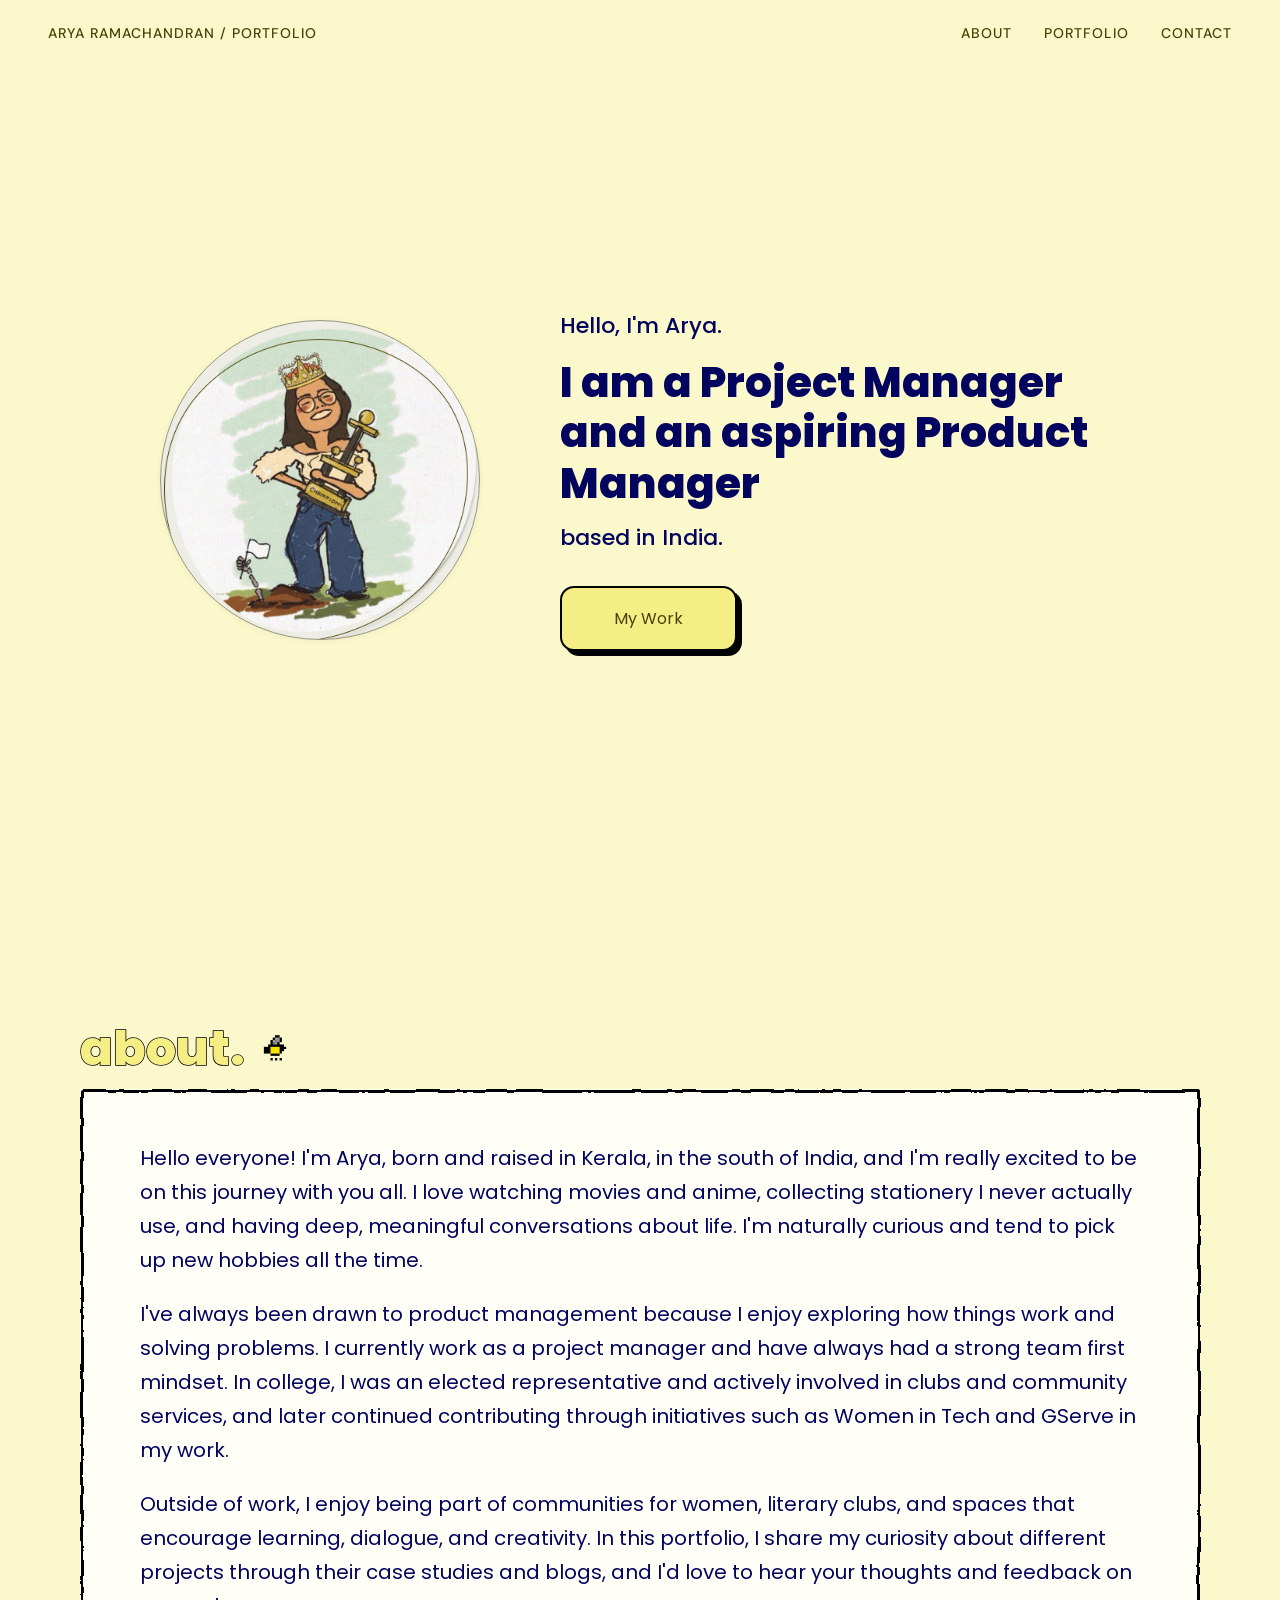
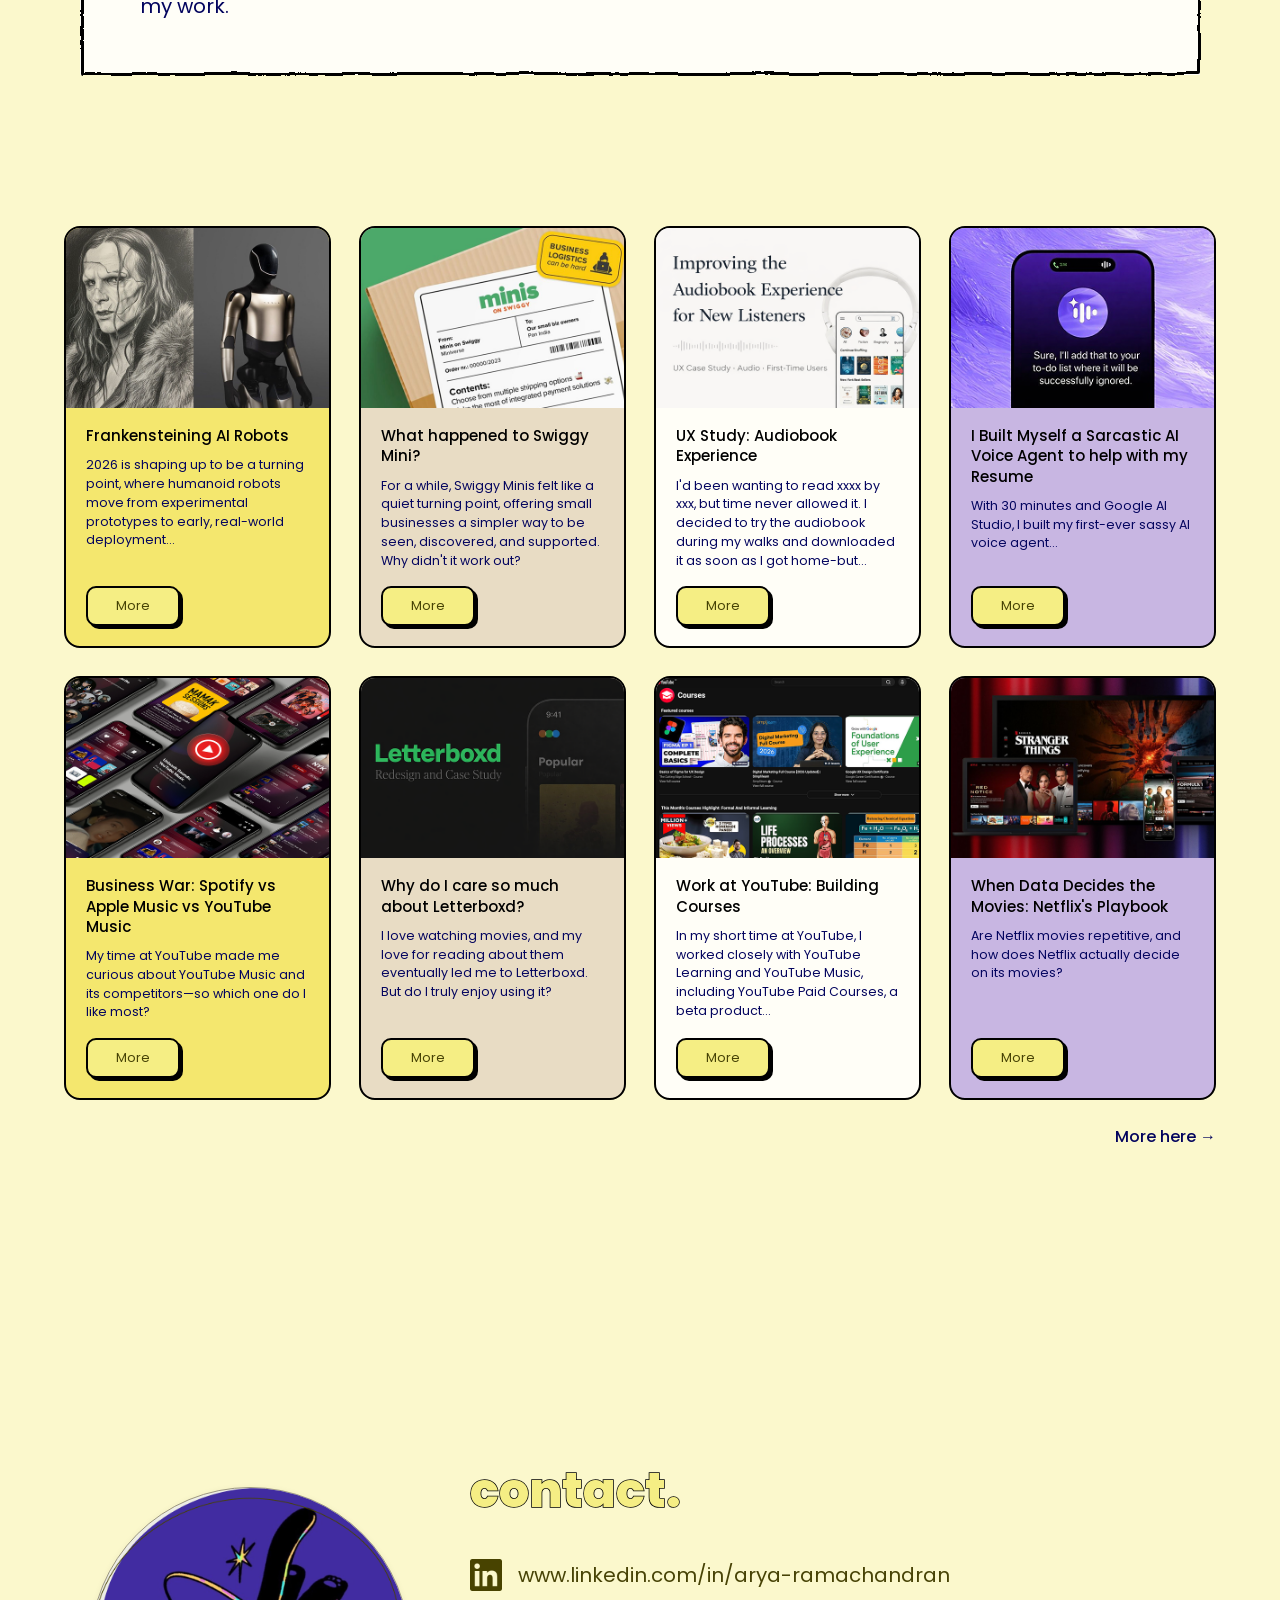
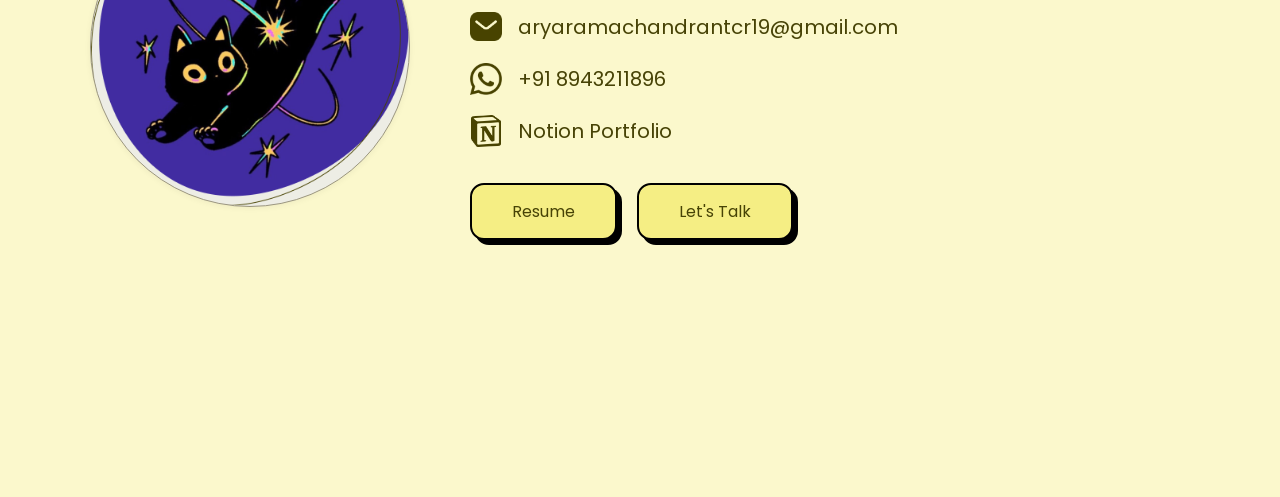
==== index.html @ 47764453 "Initial commit - my portfolio website" ====
<!DOCTYPE html>
<html lang="en">
<head>
  <meta charset="UTF-8">
  <meta name="viewport" content="width=device-width, initial-scale=1.0">
  <title>Arya Ramachandran | Portfolio</title>

  <!-- Google Fonts -->
  <link rel="preconnect" href="https://fonts.googleapis.com">
  <link rel="preconnect" href="https://fonts.gstatic.com" crossorigin>
  <link href="https://fonts.googleapis.com/css2?family=DM+Sans:wght@500&family=Poppins:wght@400;500;800&display=swap" rel="stylesheet">

  <!-- Single consolidated stylesheet -->
  <link rel="stylesheet" href="main.css">
</head>
<body>

  <!-- SVG filter for the hand-drawn sketchy border (About section) -->
  <svg style="position: absolute; width: 0; height: 0;">
    <filter id="sketchy">
      <feTurbulence type="turbulence" baseFrequency="0.03" numOctaves="4" seed="2" result="noise"/>
      <feDisplacementMap in="SourceGraphic" in2="noise" scale="2.5" xChannelSelector="R" yChannelSelector="G"/>
    </filter>
  </svg>

  <!-- ========== STICKY NAVIGATION ========== -->
  <header class="navbar" id="navbar">
    <a href="#home" class="navbar-logo">ARYA RAMACHANDRAN / PORTFOLIO</a>
    <nav class="navbar-links">
      <a href="#about" data-section="about">ABOUT</a>
      <a href="#portfolio" data-section="portfolio">PORTFOLIO</a>
      <a href="#contact" data-section="contact">CONTACT</a>
    </nav>
    <button class="menu-toggle" aria-label="Toggle menu">&#9776;</button>
  </header>

  <!-- ========== SECTION 1: HOME / HERO ========== -->
  <section id="home" class="hero">
    <div class="hero-image">
      <div class="flip-card" id="profileFlip">
        <div class="flip-card-inner">
          <div class="flip-card-front">
            <img src="profile.png" alt="Arya Ramachandran">
          </div>
          <div class="flip-card-back">
            <img src="profile-flip.jpg" alt="Arya Ramachandran">
          </div>
        </div>
      </div>
    </div>
    <div class="hero-content">
      <p class="greeting">Hello, I'm Arya.</p>
      <h1 class="headline">I am a Project Manager and an aspiring Product Manager</h1>
      <p class="location">based in India.</p>
      <a href="https://www.notion.so/a9f54eae060c829ba48881ae2e2dfad9" class="btn-work" target="_blank">My Work</a>
    </div>
  </section>

  <!-- ========== SECTION 2: ABOUT ========== -->
  <section id="about" class="about-section">
    <div class="about-wrapper">
      <div class="about-heading">
        <h1>about.</h1>
        <img src="bee.png" alt="" class="bee">
      </div>
      <div class="about-box">
        <div class="about-text">
          <p>
            Hello everyone! I'm Arya, born and raised in Kerala, in the south of India, and I'm really excited to be on this journey with you all. I love watching movies and anime, collecting stationery I never actually use, and having deep, meaningful conversations about life. I'm naturally curious and tend to pick up new hobbies all the time.
          </p>
          <p>
            I've always been drawn to product management because I enjoy exploring how things work and solving problems. I currently work as a project manager and have always had a strong team first mindset. In college, I was an elected representative and actively involved in clubs and community services, and later continued contributing through initiatives such as Women in Tech and GServe in my work.
          </p>
          <p>
            Outside of work, I enjoy being part of communities for women, literary clubs, and spaces that encourage learning, dialogue, and creativity. In this portfolio, I share my curiosity about different projects through their case studies and blogs, and I'd love to hear your thoughts and feedback on my work.
          </p>
        </div>
      </div>
    </div>
  </section>

  <!-- ========== SECTION 3: PORTFOLIO ========== -->
  <section id="portfolio" class="portfolio-section">
    <div class="card-grid">

      <!-- Card 1 — Franken -->
      <div class="card card-yellow">
        <div class="card-img-wrapper">
          <img src="franken_img.png" alt="Frankensteining AI Robots">
        </div>
        <div class="card-body">
          <h3 class="card-title">Frankensteining AI Robots</h3>
          <p class="card-desc">2026 is shaping up to be a turning point, where humanoid robots move from experimental prototypes to early, real-world deployment...</p>
          <a href="https://www.notion.so/Blog-Frankensteining-AI-Robots-d6054eae060c82e69ec401ac3afe2792?source=copy_link" class="card-btn" target="_blank">More</a>
        </div>
      </div>

      <!-- Card 2 — Swiggy Mini -->
      <div class="card card-beige">
        <div class="card-img-wrapper">
          <img src="swiggy_mini_img.png" alt="What happened to Swiggy Mini?">
        </div>
        <div class="card-body">
          <h3 class="card-title">What happened to Swiggy Mini?</h3>
          <p class="card-desc">For a while, Swiggy Minis felt like a quiet turning point, offering small businesses a simpler way to be seen, discovered, and supported. Why didn't it work out?</p>
          <a href="https://www.notion.so/Case-Study-What-happened-to-Swiggy-Mini-4bb54eae060c8315897c812bb1806c34?source=copy_link" class="card-btn" target="_blank">More</a>
        </div>
      </div>

      <!-- Card 3 — Audiobook -->
      <div class="card card-cream">
        <div class="card-img-wrapper">
          <img src="audiobook_img.png" alt="UX Study: Audiobook Experience">
        </div>
        <div class="card-body">
          <h3 class="card-title">UX Study: Audiobook Experience</h3>
          <p class="card-desc">I'd been wanting to read xxxx by xxx, but time never allowed it. I decided to try the audiobook during my walks and downloaded it as soon as I got home-but...</p>
          <a href="https://www.notion.so/Case-Study-Reimagining-the-Audiobook-Experience-for-Readers-82154eae060c82eb87a4010918930e13?source=copy_link" class="card-btn" target="_blank">More</a>
        </div>
      </div>

      <!-- Card 4 — Voice Agent -->
      <div class="card card-purple">
        <div class="card-img-wrapper">
          <img src="voice_agent_img.png" alt="Sarcastic AI Voice Agent">
        </div>
        <div class="card-body">
          <h3 class="card-title">I Built Myself a Sarcastic AI Voice Agent to help with my Resume</h3>
          <p class="card-desc">With 30 minutes and Google AI Studio, I built my first-ever sassy AI voice agent...</p>
          <a href="https://www.notion.so/I-Built-Myself-a-Sarcastic-AI-Voice-Agent-to-help-with-my-Resume-f6a54eae060c828dac2e8179606b0e5f?source=copy_link" class="card-btn" target="_blank">More</a>
        </div>
      </div>

      <!-- Card 5 — YT Music -->
      <div class="card card-yellow">
        <div class="card-img-wrapper">
          <img src="yt_music_img.png" alt="Business War: Spotify vs Apple Music vs YouTube Music">
        </div>
        <div class="card-body">
          <h3 class="card-title">Business War: Spotify vs Apple Music vs YouTube Music</h3>
          <p class="card-desc">My time at YouTube made me curious about YouTube Music and its competitors—so which one do I like most?</p>
          <a href="https://www.notion.so/Business-War-Spotify-vs-Apple-Music-vs-YouTube-Music-2ff54eae060c8075bfe7ecdff0aada57?v=2fa54eae060c80ea8cc1000ccbb97f24&source=copy_link" class="card-btn" target="_blank">More</a>
        </div>
      </div>

      <!-- Card 6 — Letterboxd -->
      <div class="card card-beige">
        <div class="card-img-wrapper">
          <img src="letterboxd_img.png" alt="Why do I care so much about Letterboxd?">
        </div>
        <div class="card-body">
          <h3 class="card-title">Why do I care so much about Letterboxd?</h3>
          <p class="card-desc">I love watching movies, and my love for reading about them eventually led me to Letterboxd. But do I truly enjoy using it?</p>
          <a href="https://www.notion.so/Why-do-I-care-so-much-about-Letterboxd-2ff54eae060c80ca889dd87f348dd807?source=copy_link" class="card-btn" target="_blank">More</a>
        </div>
      </div>

      <!-- Card 7 — Courses -->
      <div class="card card-cream">
        <div class="card-img-wrapper">
          <img src="courses_img.png" alt="Work at YouTube: Building Courses">
        </div>
        <div class="card-body">
          <h3 class="card-title">Work at YouTube: Building Courses</h3>
          <p class="card-desc">In my short time at YouTube, I worked closely with YouTube Learning and YouTube Music, including YouTube Paid Courses, a beta product...</p>
          <a href="https://www.notion.so/Work-at-YouTube-Building-Courses-30554eae060c801fbd99c6cf55d261f7?source=copy_link" class="card-btn" target="_blank">More</a>
        </div>
      </div>

      <!-- Card 8 — Netflix -->
      <div class="card card-purple">
        <div class="card-img-wrapper">
          <img src="netflix_img.png" alt="Netflix's Playbook">
        </div>
        <div class="card-body">
          <h3 class="card-title">When Data Decides the Movies: Netflix's Playbook</h3>
          <p class="card-desc">Are Netflix movies repetitive, and how does Netflix actually decide on its movies?</p>
          <a href="https://www.notion.so/When-Data-Decides-the-Movies-Netflix-s-Playbook-30554eae060c8052ad83ef679d3c8e41?source=copy_link" class="card-btn" target="_blank">More</a>
        </div>
      </div>

    </div>

    <div class="more-link-wrapper">
      <a href="https://www.notion.so/5c254eae060c8245a21881dd1114bde7?v=89854eae060c8304842c08780d23e8b1" class="more-link" target="_blank">More here →</a>
    </div>
  </section>

  <!-- ========== SECTION 4: CONTACT ========== -->
  <section id="contact" class="contact-section">
    <div class="contact-wrapper">
      <div class="contact-left">
        <div class="flip-card flip-card-cat" id="catFlip">
          <div class="flip-card-inner">
            <div class="flip-card-front">
              <img src="meow_img.png" alt="Cat illustration">
            </div>
            <div class="flip-card-back">
              <img src="meow_img.png" alt="Cat illustration mirrored" class="mirrored">
            </div>
          </div>
        </div>
      </div>
      <div class="contact-right">
        <h1 class="contact-heading">contact.</h1>
        <div class="contact-details">
          <div class="contact-item">
            <img src="icon_linkedin.png" alt="LinkedIn" class="contact-icon">
            <a href="https://www.linkedin.com/in/arya-ramachandran" target="_blank" class="contact-link">www.linkedin.com/in/arya-ramachandran</a>
          </div>
          <div class="contact-item">
            <img src="icon_mail.png" alt="Email" class="contact-icon">
            <a href="mailto:aryaramachandrantcr19@gmail.com" class="contact-link">aryaramachandrantcr19@gmail.com</a>
          </div>
          <div class="contact-item">
            <img src="icon_whatsapp.png" alt="WhatsApp" class="contact-icon">
            <span class="contact-text">+91 8943211896</span>
          </div>
          <div class="contact-item">
            <img src="icon_notion.png" alt="Notion" class="contact-icon">
            <a href="https://www.notion.so/a9f54eae060c829ba48881ae2e2dfad9" class="contact-link" target="_blank">Notion Portfolio</a>
          </div>
        </div>
        <div class="contact-buttons">
          <a href="https://drive.google.com/file/d/1S6yFSJggREvhGsG8jS_U9x3zW7EdAU8M/view?usp=sharing" class="contact-btn" target="_blank">Resume</a>
          <a href="mailto:aryaramachandrantcr19@gmail.com" class="contact-btn">Let's Talk</a>
        </div>
      </div>
    </div>
  </section>

  <script>
    // Mobile menu toggle
    const toggle = document.querySelector('.menu-toggle');
    const navLinks = document.querySelector('.navbar-links');
    toggle.addEventListener('click', () => {
      navLinks.classList.toggle('open');
    });

    // Close mobile menu when a link is clicked
    document.querySelectorAll('.navbar-links a').forEach(link => {
      link.addEventListener('click', () => {
        navLinks.classList.remove('open');
      });
    });

    // Active nav link highlight on scroll
    const sections = document.querySelectorAll('section[id]');
    const navAnchors = document.querySelectorAll('.navbar-links a[data-section]');

    function highlightNav() {
      const scrollY = window.scrollY + 100;
      sections.forEach(section => {
        const top = section.offsetTop - 80;
        const bottom = top + section.offsetHeight;
        const id = section.getAttribute('id');
        const link = document.querySelector(`.navbar-links a[data-section="${id}"]`);
        if (link) {
          if (scrollY >= top && scrollY < bottom) {
            link.classList.add('active');
          } else {
            link.classList.remove('active');
          }
        }
      });
    }

    window.addEventListener('scroll', highlightNav);
    highlightNav();

    // Mobile tap support for flip cards
    document.querySelectorAll('.flip-card').forEach(card => {
      card.addEventListener('click', () => {
        card.classList.toggle('flipped');
      });
    });
  </script>

</body>
</html>
---- main.css ----
/* ===========================
   RESET & BASE STYLES
   =========================== */
* {
  margin: 0;
  padding: 0;
  box-sizing: border-box;
}

html {
  scroll-behavior: smooth;
  scroll-padding-top: 72px;
}

body {
  background-color: #FBF8CC;
  min-height: 100vh;
}

/* ===========================
   STICKY NAVIGATION BAR
   =========================== */
.navbar {
  display: flex;
  justify-content: space-between;
  align-items: center;
  padding: 24px 48px;
  position: sticky;
  top: 0;
  z-index: 100;
  background-color: #FBF8CC;
}

.navbar-logo {
  font-family: 'DM Sans', sans-serif;
  font-weight: 500;
  font-size: 14px;
  color: #474306;
  letter-spacing: 1px;
  text-decoration: none;
}

.navbar-links {
  display: flex;
  gap: 32px;
}

.navbar-links a {
  font-family: 'DM Sans', sans-serif;
  font-weight: 500;
  font-size: 14px;
  color: #474306;
  text-decoration: none;
  letter-spacing: 1px;
  transition: opacity 0.2s;
}

.navbar-links a:hover {
  opacity: 0.6;
}

/* Active nav link highlight */
.navbar-links a.active {
  opacity: 1;
  border-bottom: 2px solid #474306;
  padding-bottom: 2px;
}

/* Mobile menu button — hidden on desktop */
.menu-toggle {
  display: none;
  background: none;
  border: none;
  font-size: 24px;
  color: #474306;
  cursor: pointer;
}

/* ===========================
   SECTION 1: HERO
   =========================== */
.hero {
  display: flex;
  align-items: center;
  justify-content: center;
  gap: 80px;
  padding: 80px 48px;
  min-height: calc(100vh - 72px);
}

/* ---------- Left side: Profile image ---------- */
.hero-image {
  flex-shrink: 0;
  position: relative;
  perspective: 1000px;
}

/* ===========================
   3D FLIP CARD — SHARED STYLES
   =========================== */
.flip-card {
  width: 320px;
  height: 320px;
  perspective: 1000px;
  cursor: pointer;
  transition: transform 0.3s ease;
}

.flip-card-inner {
  position: relative;
  width: 100%;
  height: 100%;
  transition: transform 0.7s ease;
  transform-style: preserve-3d;
}

.flip-card:hover .flip-card-inner,
.flip-card.flipped .flip-card-inner {
  transform: rotateY(180deg);
}

/* Slight scale-up on hover */
.flip-card:hover,
.flip-card.flipped {
  transform: scale(1.02);
}

/* Consistent styling for ALL four faces */
.flip-card-front,
.flip-card-back {
  position: absolute;
  width: 100%;
  height: 100%;
  backface-visibility: hidden;
  -webkit-backface-visibility: hidden;
  border-radius: 50%;
  overflow: hidden;
  border: 1.5px solid #9B9680;
  background-color: #EDEDE5;
  box-shadow: 0 1px 6px rgba(0, 0, 0, 0.06);
}

.flip-card-back {
  transform: rotateY(180deg);
}

.flip-card-front img,
.flip-card-back img {
  width: 100%;
  height: 100%;
  object-fit: cover;
  display: block;
}

/* Mirrored cat image on back side */
.flip-card-back img.mirrored {
  transform: scaleX(-1);
}

/* ---------- Cat flip card sizing ---------- */
.flip-card-cat {
  width: 320px;
  height: 320px;
}

/* ---------- Right side: Text content ---------- */
.hero-content {
  max-width: 560px;
}

.greeting {
  font-family: 'Poppins', sans-serif;
  font-weight: 500;
  font-size: 22px;
  color: #03045E;
  margin-bottom: 16px;
}

.headline {
  font-family: 'Poppins', sans-serif;
  font-weight: 800;
  font-size: 42px;
  line-height: 1.2;
  color: #03045E;
  margin-bottom: 12px;
}

.location {
  font-family: 'Poppins', sans-serif;
  font-weight: 500;
  font-size: 22px;
  color: #03045E;
  margin-bottom: 32px;
}

.btn-work {
  display: inline-block;
  font-family: 'Poppins', sans-serif;
  font-weight: 400;
  font-size: 16px;
  color: #474306;
  background-color: #F5EE84;
  padding: 18px 52px;
  border: 2.5px solid #000000;
  border-radius: 14px;
  text-align: center;
  text-decoration: none;
  box-shadow: 5px 5px 0px #000000;
  transition: box-shadow 0.2s, transform 0.2s;
}

.btn-work:hover {
  transform: translate(2px, 2px);
  box-shadow: 3px 3px 0px #000000;
}

/* ===========================
   SECTION 2: PORTFOLIO
   =========================== */
.portfolio-section {
  width: 100%;
  padding: 32px 64px 48px;
  background-color: #FBF8CC;
}

/* ---------- Card Grid — 4 columns ---------- */
.card-grid {
  display: grid;
  grid-template-columns: repeat(4, 1fr);
  gap: 28px;
  max-width: 1320px;
  margin: 0 auto;
}

/* ---------- Individual Card ---------- */
.card {
  display: flex;
  flex-direction: column;
  border: 2.5px solid #000000;
  border-radius: 16px;
  overflow: hidden;
  transition: transform 0.2s, box-shadow 0.2s;
}

.card:hover {
  transform: translateY(-4px);
  box-shadow: 6px 6px 0px #000000;
}

/* Card color variants */
.card-yellow { background-color: #F4E76E; }
.card-beige  { background-color: #E8DCC4; }
.card-cream  { background-color: #FFFEF7; }
.card-purple { background-color: #C8B6E2; }

/* ---------- Card Image ---------- */
.card-img-wrapper {
  width: 100%;
  overflow: hidden;
}

.card-img-wrapper img {
  width: 100%;
  height: 180px;
  object-fit: cover;
  display: block;
}

/* ---------- Card Body ---------- */
.card-body {
  display: flex;
  flex-direction: column;
  flex: 1;
  padding: 18px 20px 20px;
}

.card-title {
  font-family: 'Poppins', sans-serif;
  font-weight: 500;
  font-size: 15px;
  color: #000000;
  line-height: 1.35;
  margin-bottom: 10px;
}

.card-desc {
  font-family: 'Poppins', sans-serif;
  font-weight: 400;
  font-size: 12.5px;
  line-height: 1.5;
  color: #03045E;
  margin-bottom: 16px;
  flex: 1;
}

/* ---------- "More" Button — layered style ---------- */
.card-btn {
  display: inline-block;
  align-self: flex-start;
  font-family: 'Poppins', sans-serif;
  font-weight: 400;
  font-size: 13px;
  color: #474306;
  background-color: #F5EE84;
  padding: 8px 28px;
  border: 2px solid #000000;
  border-radius: 10px;
  text-decoration: none;
  box-shadow: 3px 3px 0px #000000;
  transition: transform 0.2s, box-shadow 0.2s;
}

.card-btn:hover {
  transform: translate(1.5px, 1.5px);
  box-shadow: 1.5px 1.5px 0px #000000;
}

/* ---------- "More here →" link ---------- */
.more-link-wrapper {
  max-width: 1320px;
  margin: 24px auto 0;
  text-align: right;
}

.more-link {
  font-family: 'Poppins', sans-serif;
  font-weight: 500;
  font-size: 16px;
  color: #03045E;
  text-decoration: none;
  transition: opacity 0.2s;
}

.more-link:hover {
  opacity: 0.6;
}

/* ===========================
   SECTION 3: ABOUT
   =========================== */
.about-section {
  display: flex;
  justify-content: center;
  align-items: center;
  min-height: 100vh;
  width: 100%;
  padding: 60px 80px;
  background-color: #FBF8CC;
}

.about-wrapper {
  width: 100%;
  max-width: 1200px;
}

/* ---------- Heading + bee ---------- */
.about-heading {
  display: flex;
  align-items: center;
  gap: 12px;
  margin-bottom: 4px;
}

.bee {
  width: 36px;
  height: auto;
}

.about-heading h1 {
  font-family: 'Poppins', sans-serif;
  font-weight: 800;
  font-size: 48px;
  color: #F5EE84;
  -webkit-text-stroke: 1.5px #000000;
  paint-order: stroke fill;
}

/* ---------- Content box ---------- */
.about-box {
  position: relative;
  width: 100%;
  background-color: #FFFEF7;
  padding: 52px 60px;
}

/* Sketchy hand-drawn border — pseudo-element only */
.about-box::before {
  content: '';
  position: absolute;
  top: 0;
  left: 0;
  right: 0;
  bottom: 0;
  border: 3.5px solid #000000;
  border-radius: 2px;
  filter: url(#sketchy);
  pointer-events: none;
  z-index: 0;
}

/* Text sits above the border layer */
.about-text {
  position: relative;
  z-index: 1;
}

/* ---------- Text content ---------- */
.about-text p {
  font-family: 'Poppins', sans-serif;
  font-weight: 400;
  font-size: 20px;
  line-height: 1.7;
  color: #03045E;
  margin-bottom: 20px;
}

.about-text p:last-child {
  margin-bottom: 0;
}

/* ===========================
   SECTION 4: CONTACT
   =========================== */
.contact-section {
  display: flex;
  justify-content: center;
  align-items: center;
  min-height: 100vh;
  width: 100%;
  padding: 60px 80px;
  background-color: #FBF8CC;
}

.contact-wrapper {
  display: flex;
  align-items: center;
  gap: 60px;
  max-width: 1100px;
  width: 100%;
}

/* ---------- Left: Cat illustration ---------- */
.contact-left {
  flex-shrink: 0;
  perspective: 1000px;
}

/* ---------- Right: Contact content ---------- */
.contact-right {
  flex: 1;
}

/* ---------- Heading ---------- */
.contact-heading {
  font-family: 'Poppins', sans-serif;
  font-weight: 800;
  font-size: 48px;
  color: #F5EE84;
  -webkit-text-stroke: 1.5px #000000;
  paint-order: stroke fill;
  margin-bottom: 32px;
}

/* ---------- Contact details ---------- */
.contact-details {
  display: flex;
  flex-direction: column;
  gap: 20px;
  margin-bottom: 36px;
}

.contact-item {
  display: flex;
  align-items: center;
  gap: 16px;
}

.contact-icon {
  width: 32px;
  height: 32px;
  object-fit: contain;
  flex-shrink: 0;
}

.contact-link {
  font-family: 'Poppins', sans-serif;
  font-weight: 400;
  font-size: 20px;
  color: #474306;
  text-decoration: none;
  transition: opacity 0.2s;
}

.contact-link:hover {
  opacity: 0.6;
}

.contact-text {
  font-family: 'Poppins', sans-serif;
  font-weight: 400;
  font-size: 20px;
  color: #474306;
}

/* ---------- Buttons — layered style ---------- */
.contact-buttons {
  display: flex;
  gap: 20px;
}

.contact-btn {
  display: inline-block;
  font-family: 'Poppins', sans-serif;
  font-weight: 400;
  font-size: 16px;
  color: #474306;
  background-color: #F5EE84;
  padding: 14px 40px;
  border: 2.5px solid #000000;
  border-radius: 14px;
  text-decoration: none;
  text-align: center;
  box-shadow: 5px 5px 0px #000000;
  transition: box-shadow 0.2s, transform 0.2s;
}

.contact-btn:hover {
  transform: translate(2px, 2px);
  box-shadow: 3px 3px 0px #000000;
}

/* ===========================
   RESPONSIVE — Portfolio 3 columns (below 1100px)
   =========================== */
@media (max-width: 1100px) {
  .card-grid {
    grid-template-columns: repeat(3, 1fr);
    gap: 24px;
  }

  .portfolio-section {
    padding: 28px 40px 40px;
  }
}

/* ===========================
   RESPONSIVE — TABLETS (below 900px)
   =========================== */
@media (max-width: 900px) {
  .hero {
    flex-direction: column;
    text-align: center;
    gap: 48px;
    padding: 48px 32px;
  }

  .headline {
    font-size: 32px;
  }

  .flip-card {
    width: 260px;
    height: 260px;
  }

  .contact-wrapper {
    flex-direction: column;
    text-align: center;
    gap: 36px;
  }

  .contact-section {
    padding: 40px 40px;
  }

  .flip-card-cat {
    width: 240px;
    height: 240px;
  }

  .contact-heading {
    font-size: 40px;
  }

  .contact-item {
    justify-content: center;
  }

  .contact-buttons {
    justify-content: center;
  }
}

/* ===========================
   RESPONSIVE — Portfolio 2 columns (below 768px)
   =========================== */
@media (max-width: 768px) {
  .card-grid {
    grid-template-columns: repeat(2, 1fr);
    gap: 20px;
  }

  .portfolio-section {
    padding: 24px 24px 36px;
  }

  .card-img-wrapper img {
    height: 150px;
  }

  .about-section {
    padding: 40px 28px;
  }

  .about-box {
    padding: 36px 32px;
  }

  .about-heading h1 {
    font-size: 36px;
  }

  .about-text p {
    font-size: 17px;
  }
}

/* ===========================
   RESPONSIVE — MOBILE (below 600px)
   =========================== */
@media (max-width: 600px) {
  .navbar {
    padding: 16px 24px;
  }

  /* Hide the nav links by default on mobile */
  .navbar-links {
    display: none;
    flex-direction: column;
    position: absolute;
    top: 56px;
    right: 24px;
    background-color: #FBF8CC;
    padding: 16px 24px;
    border-radius: 8px;
    box-shadow: 0 4px 12px rgba(0, 0, 0, 0.1);
    gap: 16px;
  }

  /* Show links when menu is toggled open */
  .navbar-links.open {
    display: flex;
  }

  /* Show the hamburger menu button */
  .menu-toggle {
    display: block;
  }

  .hero {
    padding: 32px 24px;
  }

  .headline {
    font-size: 26px;
  }

  .flip-card {
    width: 200px;
    height: 200px;
  }

  .about-section {
    padding: 40px 16px;
  }

  .about-box {
    padding: 28px 20px;
  }

  .about-heading h1 {
    font-size: 28px;
  }

  .about-text p {
    font-size: 15px;
    line-height: 1.6;
  }

  .contact-section {
    padding: 32px 20px;
  }

  .flip-card-cat {
    width: 180px;
    height: 180px;
  }

  .contact-heading {
    font-size: 32px;
  }

  .contact-link,
  .contact-text {
    font-size: 16px;
  }

  .contact-icon {
    width: 26px;
    height: 26px;
  }

  .contact-btn {
    padding: 12px 28px;
    font-size: 14px;
  }
}

/* ===========================
   RESPONSIVE — Portfolio 1 column (below 480px)
   =========================== */
@media (max-width: 480px) {
  .card-grid {
    grid-template-columns: 1fr;
    gap: 20px;
  }

  .portfolio-section {
    padding: 20px 16px 32px;
  }

  .card-img-wrapper img {
    height: 200px;
  }
}
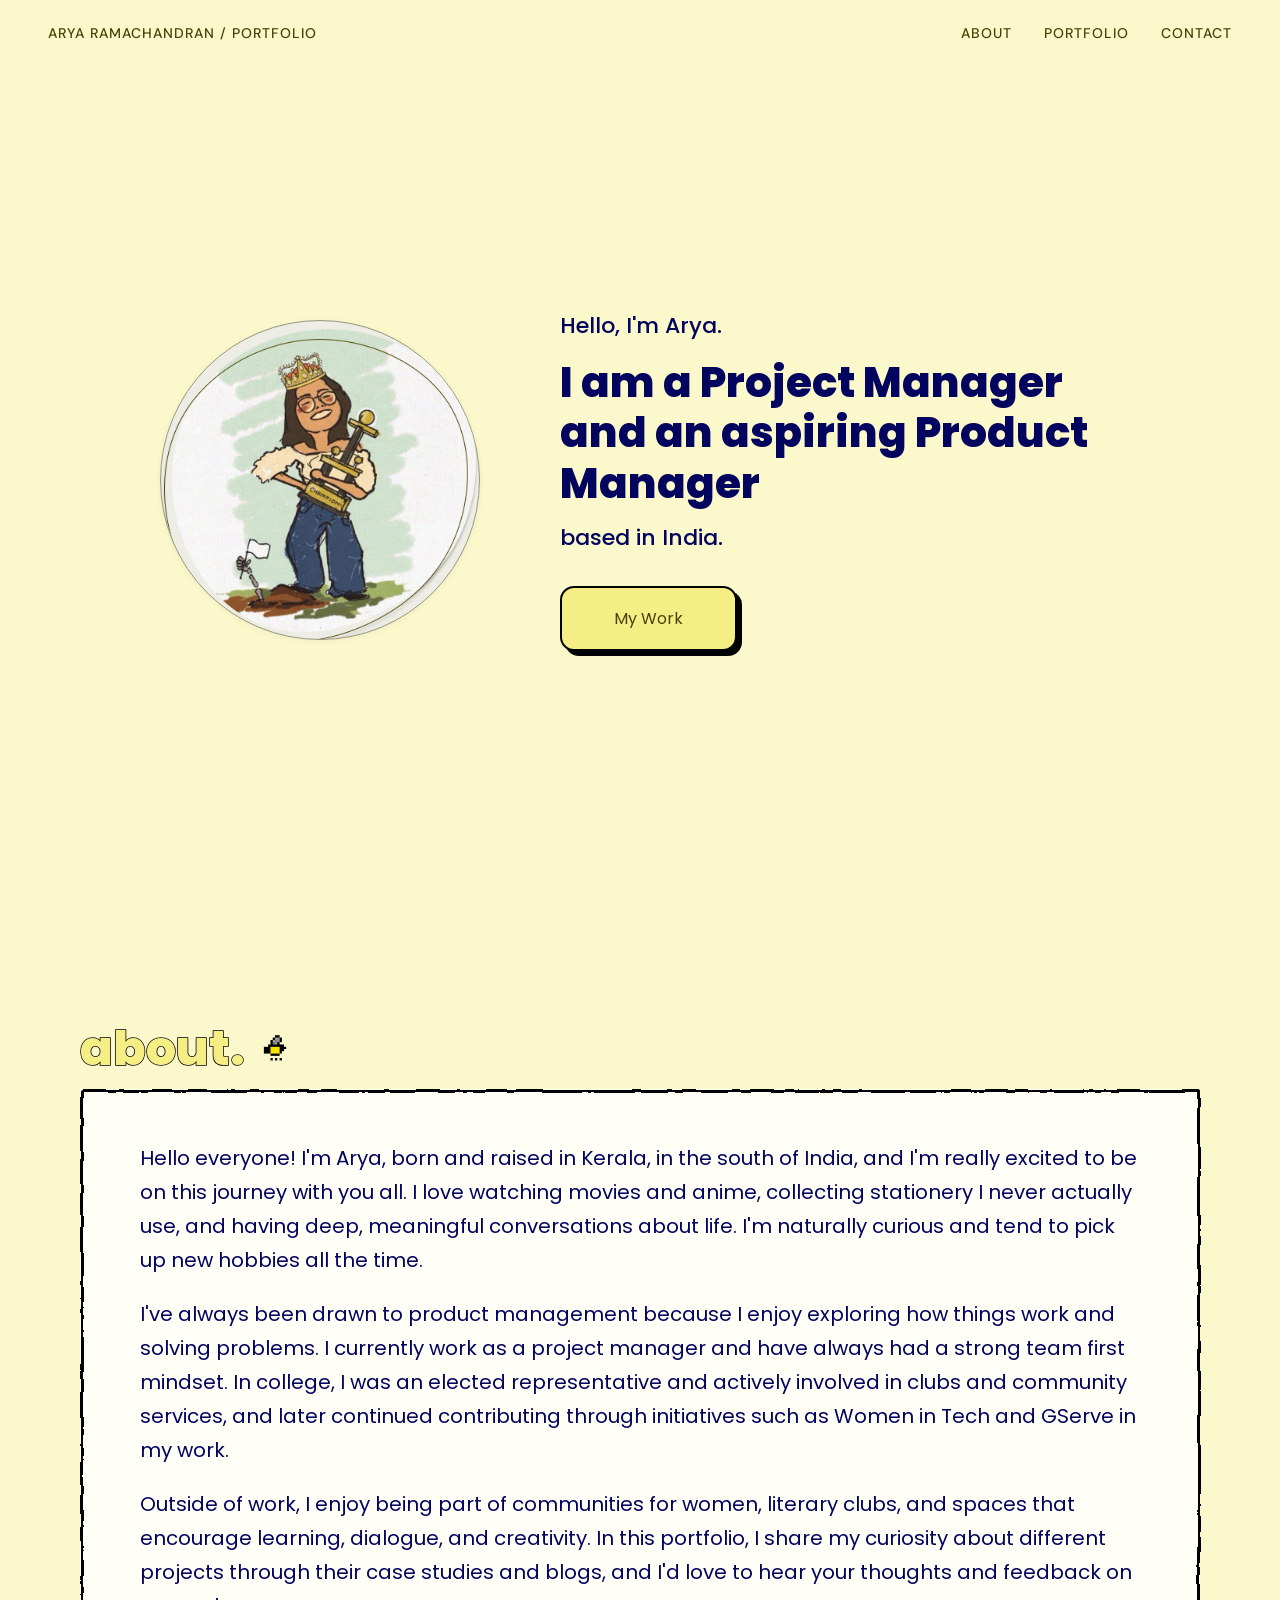
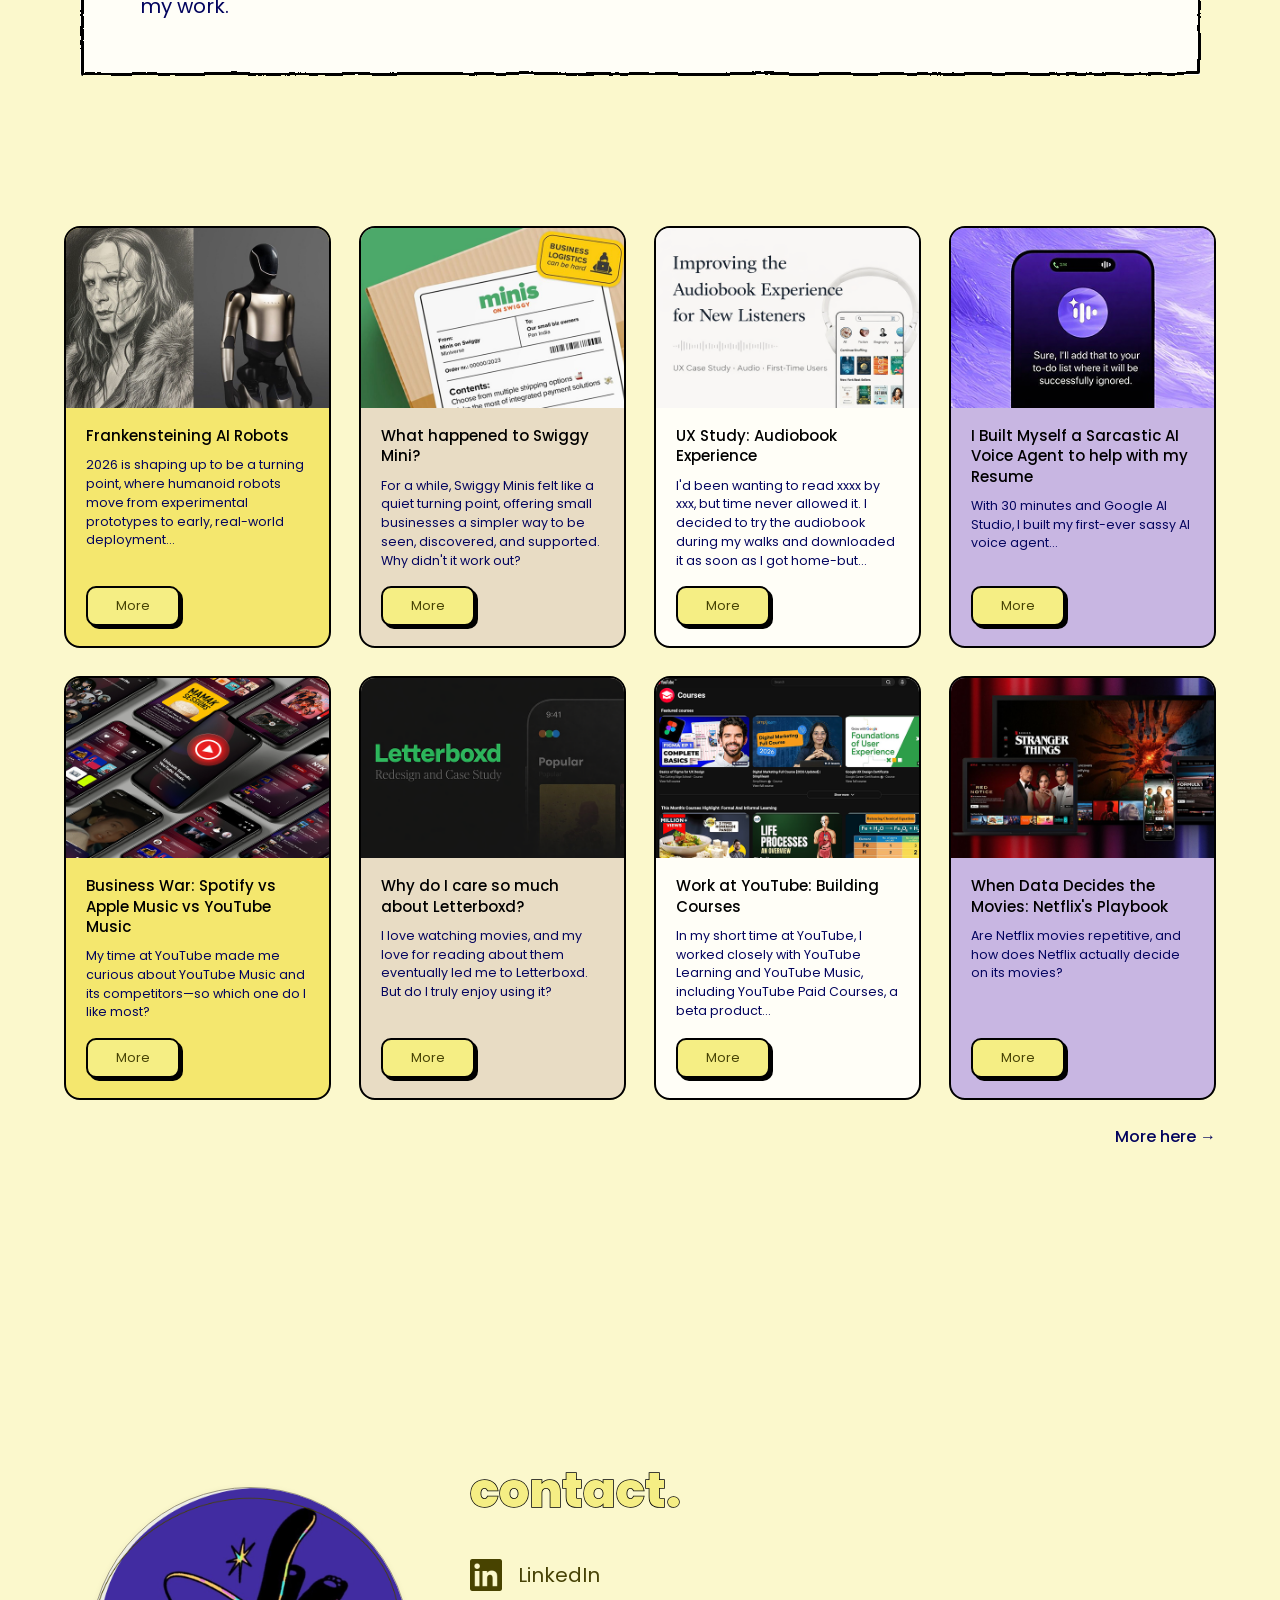
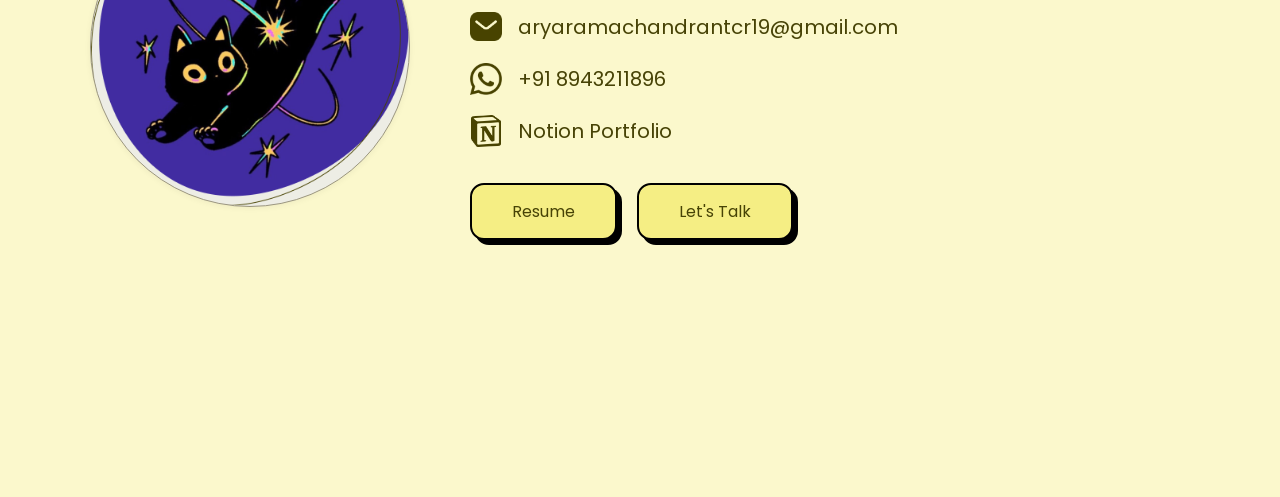
==== commit eeadce51: "Changed LinkedIn to display just 'LinkedIn' text" ====
--- a/index.html
+++ b/index.html
@@ -206,7 +206,7 @@
         <div class="contact-details">
           <div class="contact-item">
             <img src="icon_linkedin.png" alt="LinkedIn" class="contact-icon">
-            <a href="https://www.linkedin.com/in/arya-ramachandran" target="_blank" class="contact-link">www.linkedin.com/in/arya-ramachandran</a>
+            <a href="https://www.linkedin.com/in/arya-ramachandran" target="_blank" class="contact-link">LinkedIn</a>
           </div>
           <div class="contact-item">
             <img src="icon_mail.png" alt="Email" class="contact-icon">
--- a/main.css
+++ b/main.css
@@ -702,7 +702,8 @@
 
   .contact-link,
   .contact-text {
-    font-size: 16px;
+    font-size: 14px;
+    overflow-wrap: break-word;
   }
 
   .contact-icon {
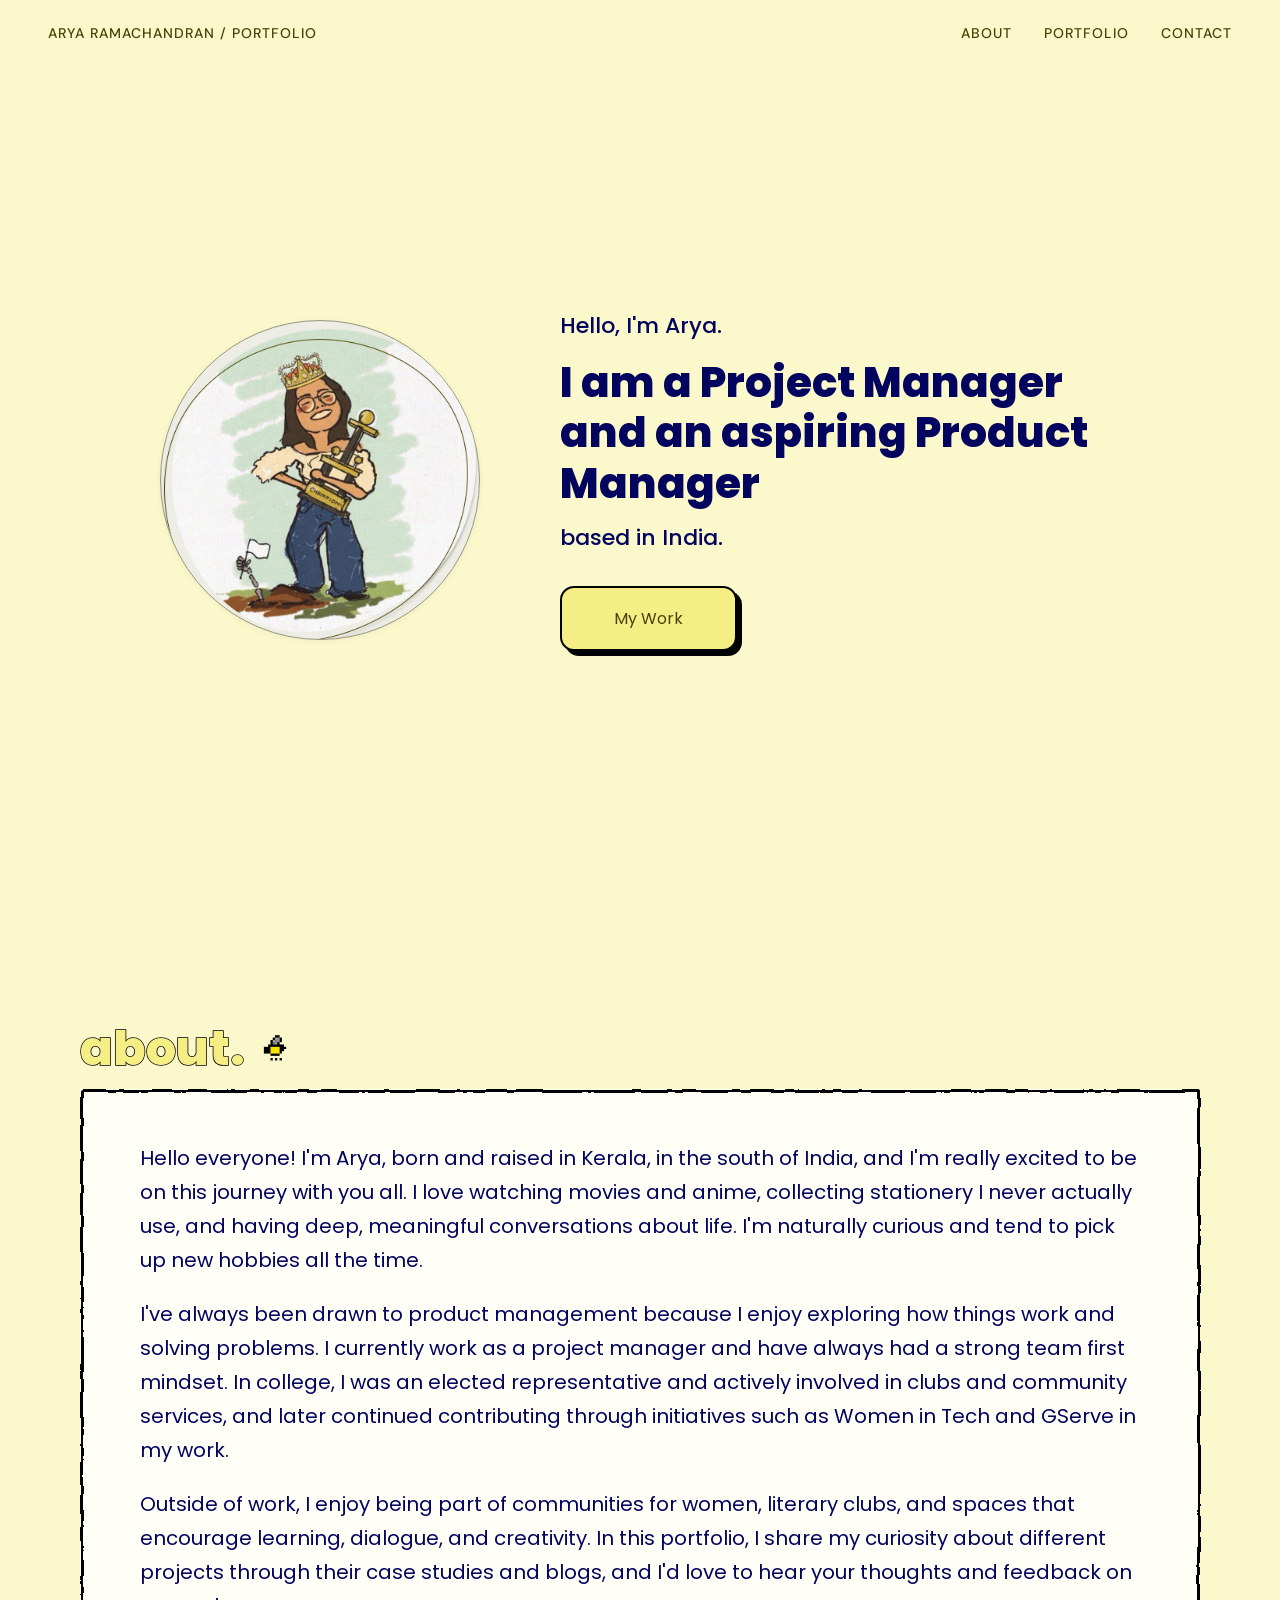
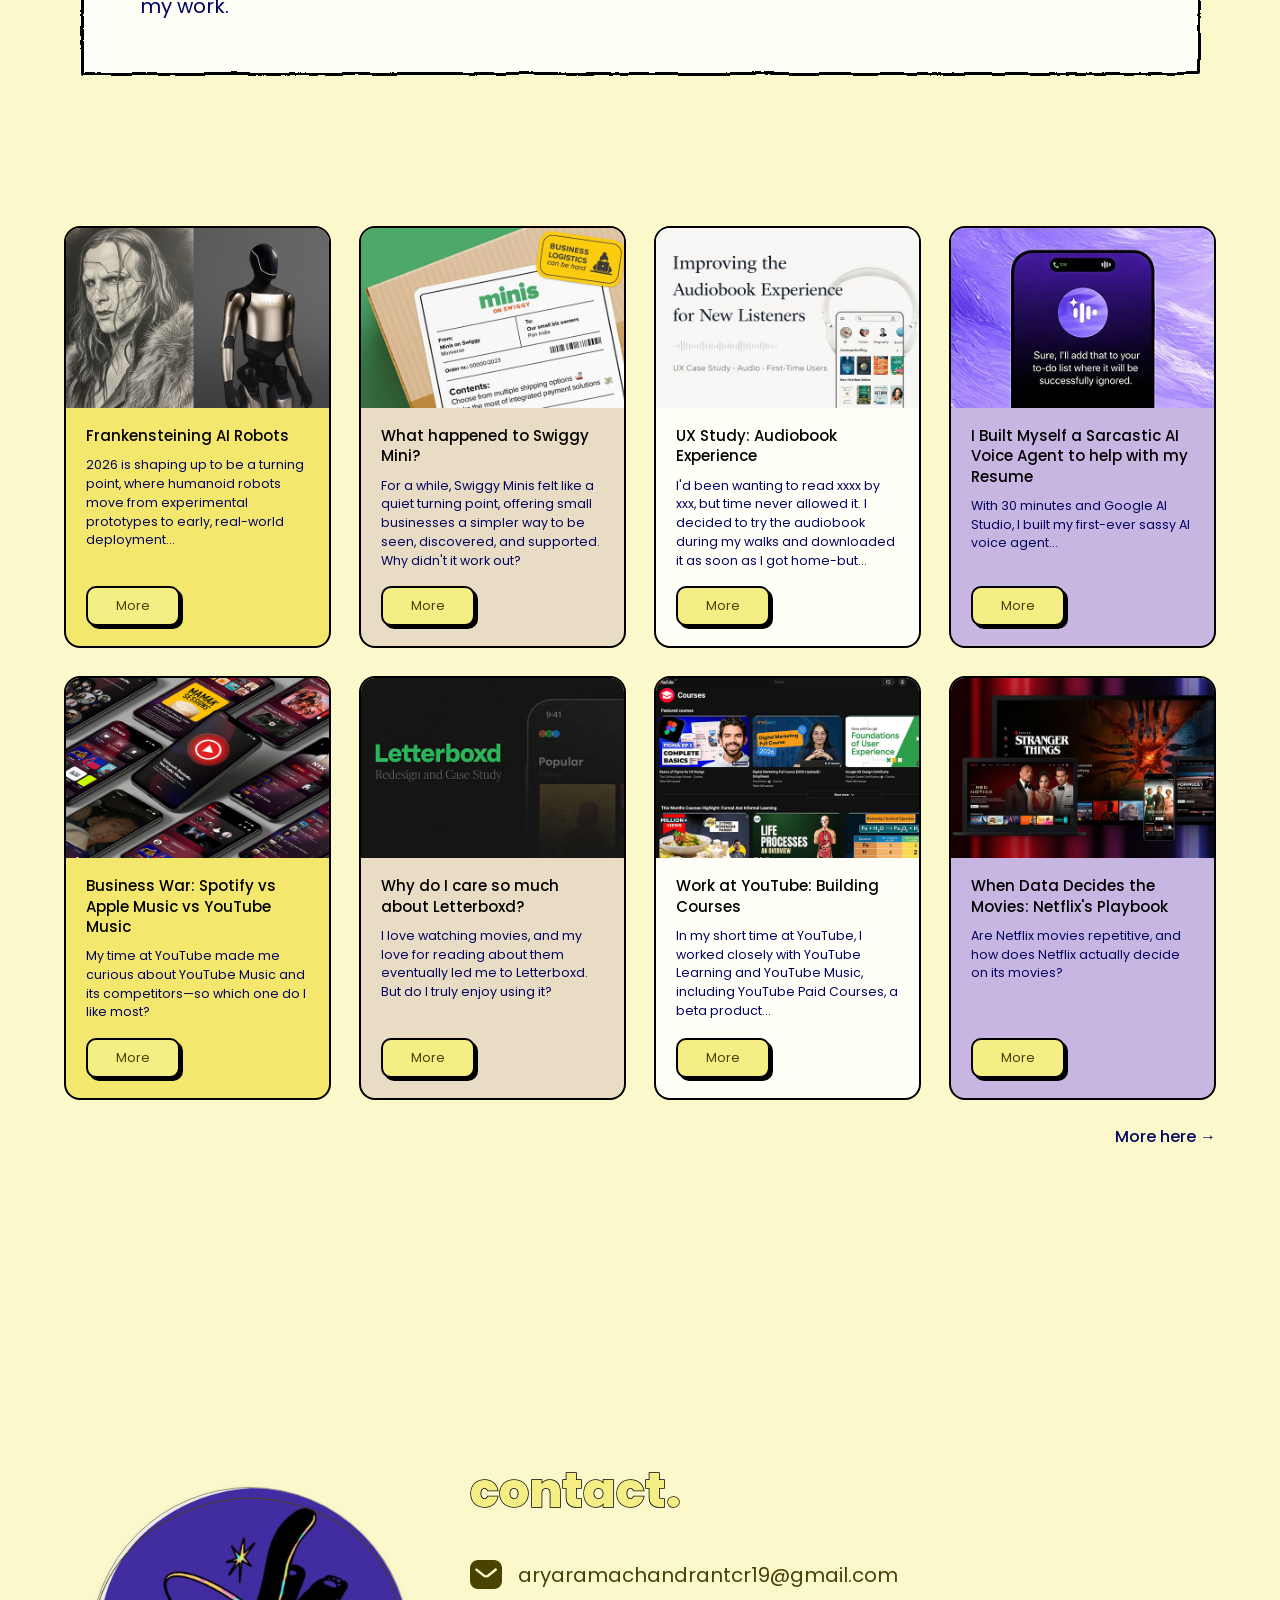
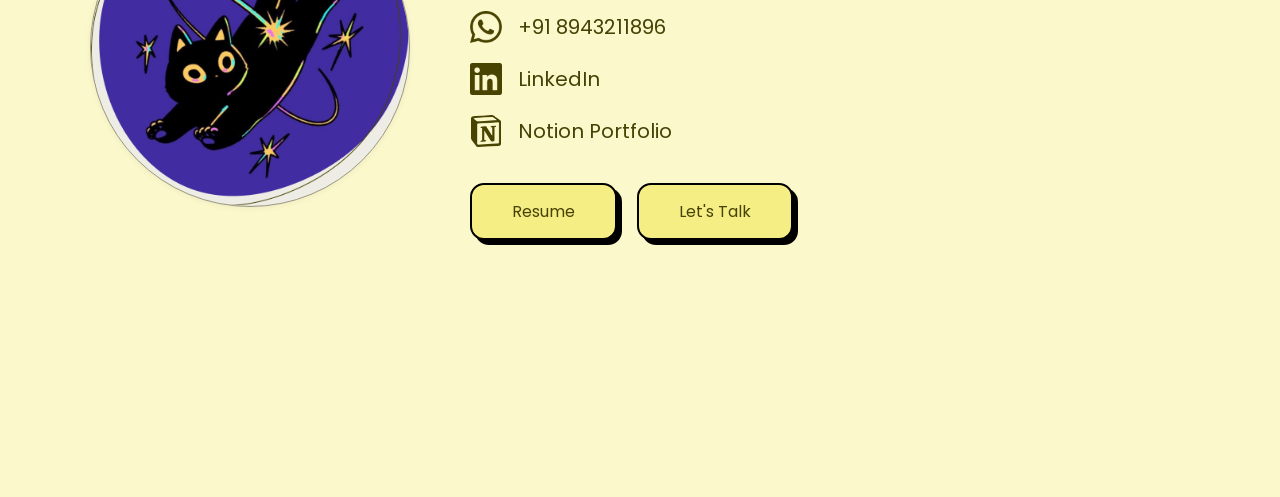
==== commit 30b727ca: "Reordered contact: email, phone, linkedin, notion" ====
--- a/index.html
+++ b/index.html
@@ -205,16 +205,16 @@
         <h1 class="contact-heading">contact.</h1>
         <div class="contact-details">
           <div class="contact-item">
+            <img src="icon_mail.png" alt="Email" class="contact-icon">
+            <a href="mailto:aryaramachandrantcr19@gmail.com" class="contact-link">aryaramachandrantcr19@gmail.com</a>
+          </div>
+          <div class="contact-item">
+            <img src="icon_whatsapp.png" alt="WhatsApp" class="contact-icon">
+            <span class="contact-text">+91 8943211896</span>
+          </div>
+          <div class="contact-item">
             <img src="icon_linkedin.png" alt="LinkedIn" class="contact-icon">
             <a href="https://www.linkedin.com/in/arya-ramachandran" target="_blank" class="contact-link">LinkedIn</a>
-          </div>
-          <div class="contact-item">
-            <img src="icon_mail.png" alt="Email" class="contact-icon">
-            <a href="mailto:aryaramachandrantcr19@gmail.com" class="contact-link">aryaramachandrantcr19@gmail.com</a>
-          </div>
-          <div class="contact-item">
-            <img src="icon_whatsapp.png" alt="WhatsApp" class="contact-icon">
-            <span class="contact-text">+91 8943211896</span>
           </div>
           <div class="contact-item">
             <img src="icon_notion.png" alt="Notion" class="contact-icon">
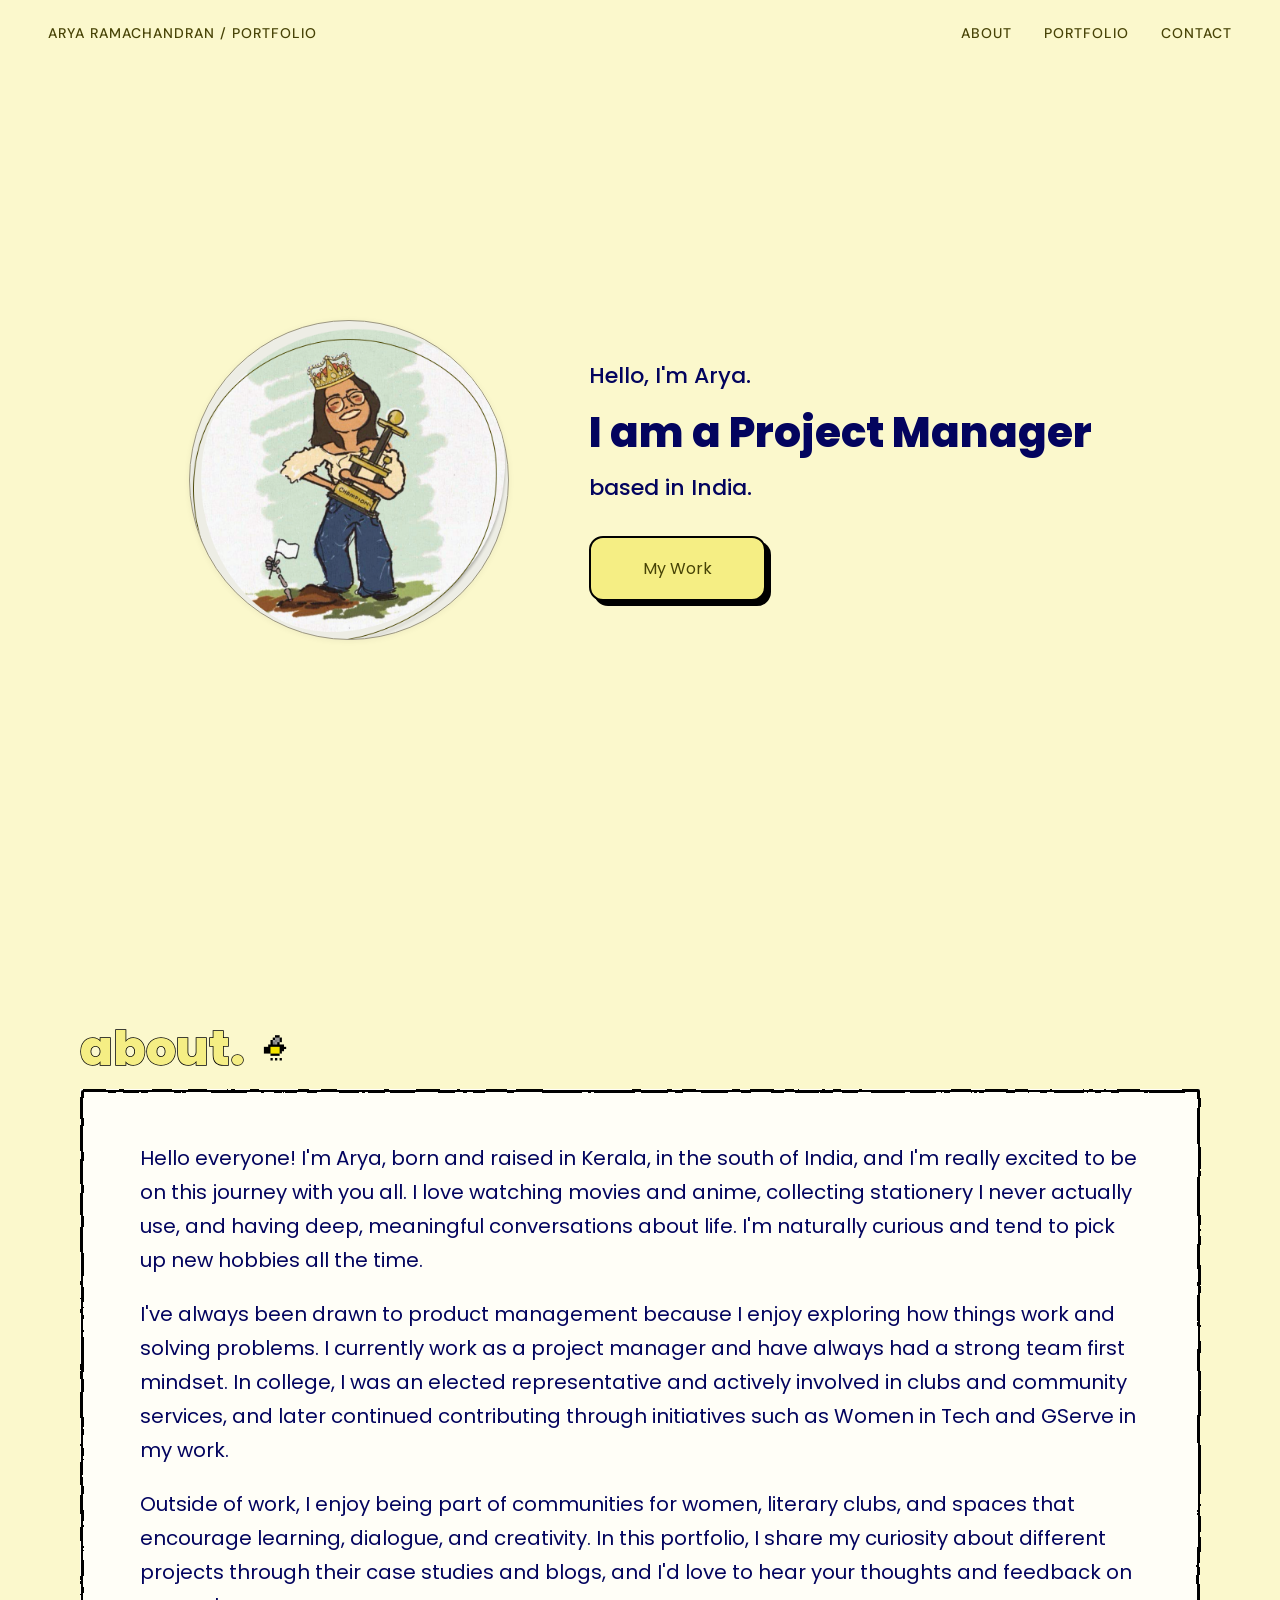
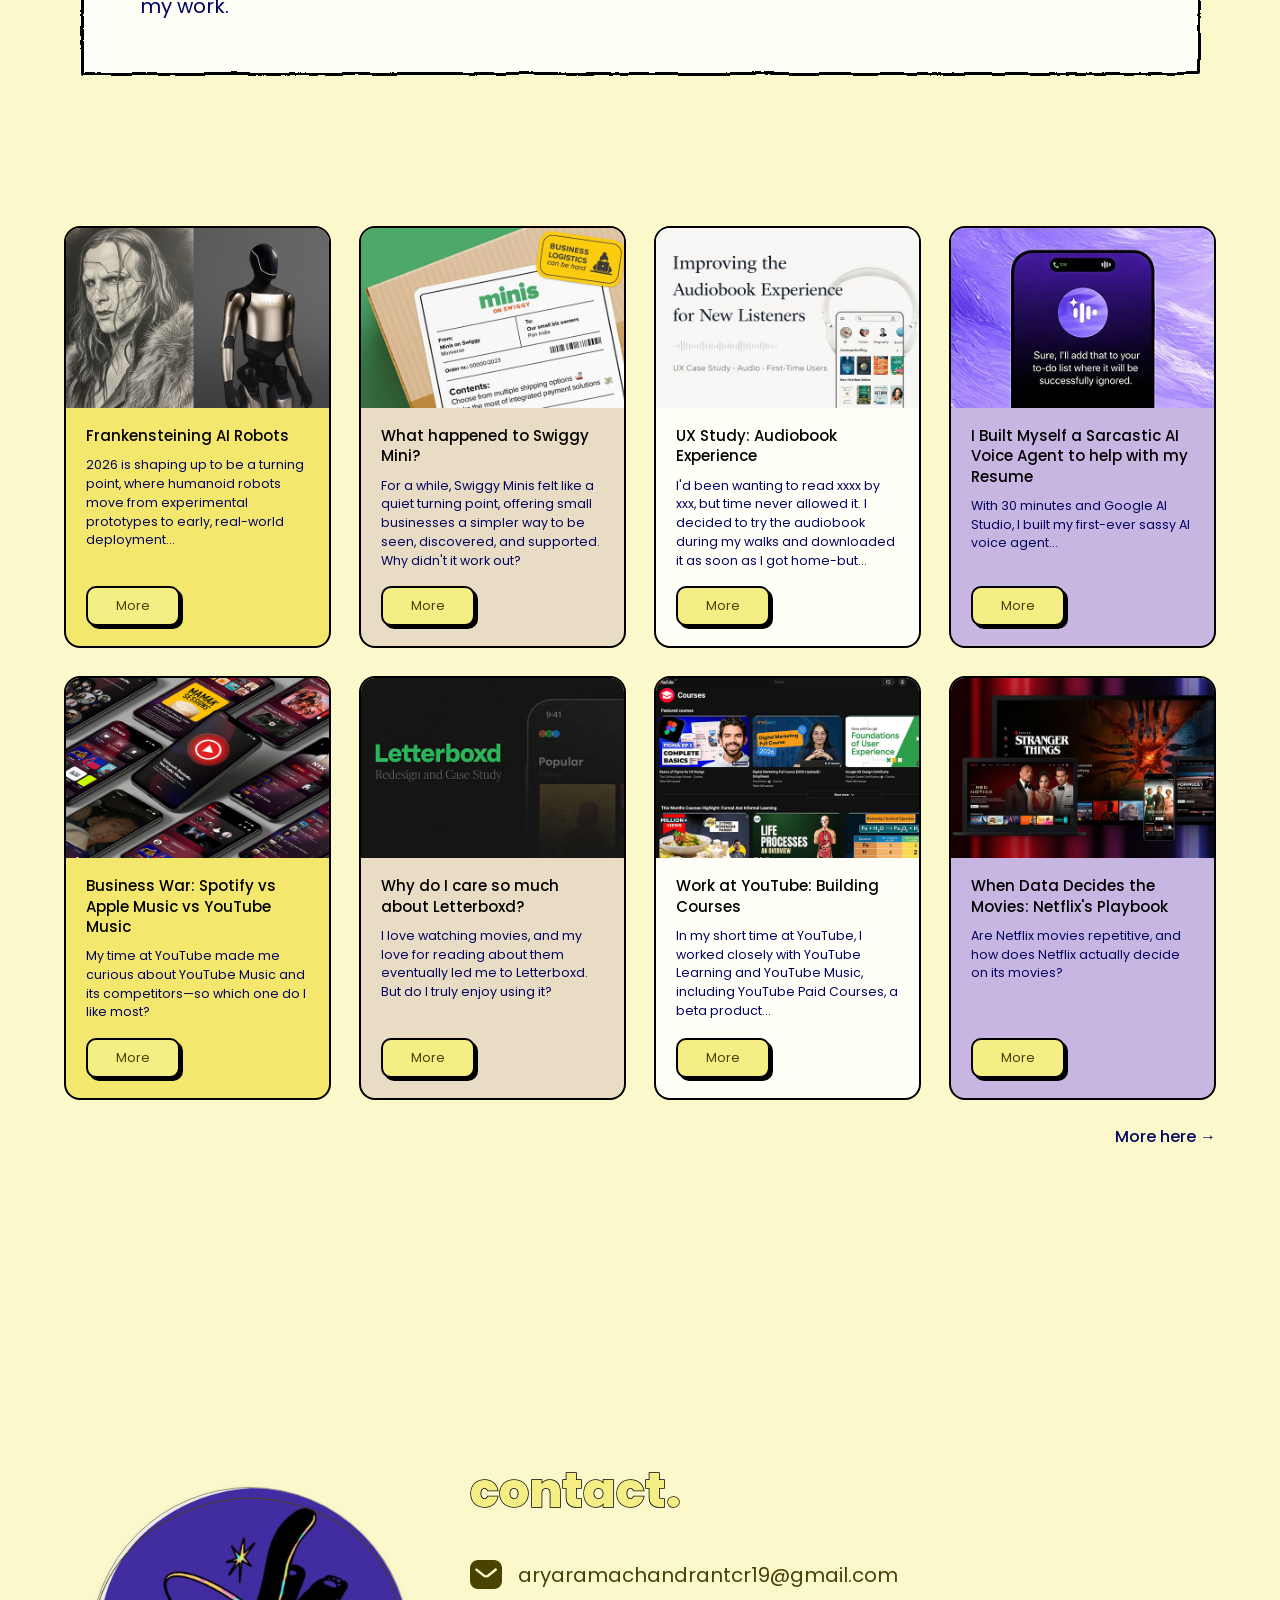
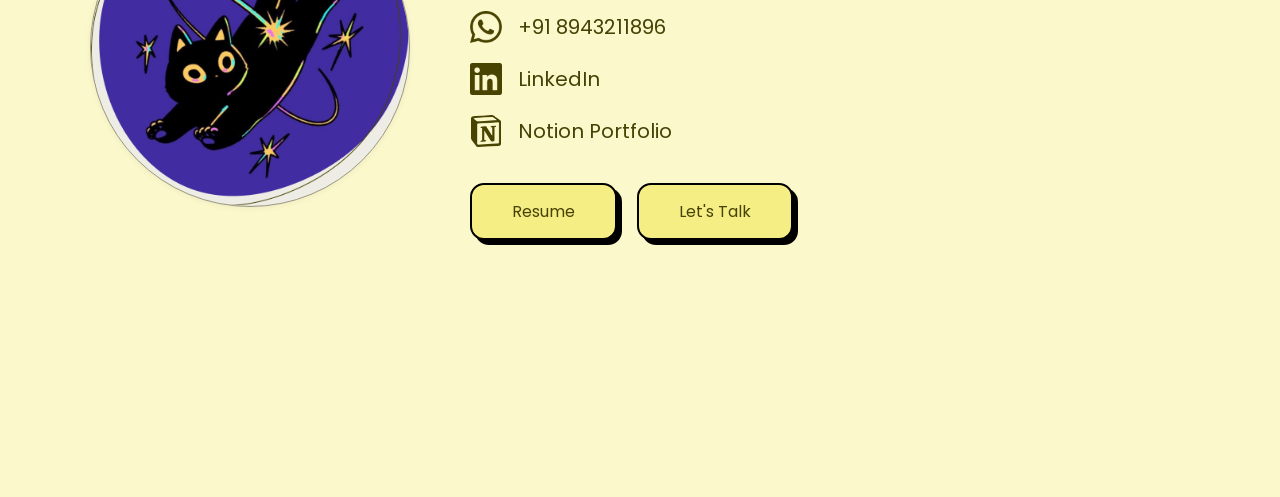
==== commit 4570d451: "Update index.html" ====
--- a/index.html
+++ b/index.html
@@ -50,7 +50,7 @@
     </div>
     <div class="hero-content">
       <p class="greeting">Hello, I'm Arya.</p>
-      <h1 class="headline">I am a Project Manager and an aspiring Product Manager</h1>
+      <h1 class="headline">I am a Project Manager </h1>
       <p class="location">based in India.</p>
       <a href="https://www.notion.so/a9f54eae060c829ba48881ae2e2dfad9" class="btn-work" target="_blank">My Work</a>
     </div>
@@ -199,6 +199,7 @@
               <img src="meow_img.png" alt="Cat illustration mirrored" class="mirrored">
             </div>
           </div>
+
         </div>
       </div>
       <div class="contact-right">
@@ -275,6 +276,7 @@
       });
     });
   </script>
+  <script src="animations.js"></script>
 
 </body>
 </html>
--- a/main.css
+++ b/main.css
@@ -103,26 +103,46 @@
   height: 320px;
   perspective: 1000px;
   cursor: pointer;
-  transition: transform 0.3s ease;
+  /* Bouncy spring easing — overshoots slightly before settling */
+  transition: transform 0.4s cubic-bezier(0.34, 1.56, 0.64, 1);
 }
 
 .flip-card-inner {
   position: relative;
   width: 100%;
   height: 100%;
-  transition: transform 0.7s ease;
+  /* Slow start, smooth settle — feels like a physical card turning */
+  transition: transform 0.72s cubic-bezier(0.6, 0.05, 0.2, 0.98);
   transform-style: preserve-3d;
 }
 
-.flip-card:hover .flip-card-inner,
+/* Hover flip — only on devices that support true hover (not touch) */
+@media (hover: hover) {
+  .flip-card:hover .flip-card-inner {
+    transform: rotateY(180deg);
+  }
+  .flip-card:hover {
+    transform: scale(1.05);  /* slightly more pop than before */
+  }
+  .flip-card:hover .flip-card-front,
+  .flip-card:hover .flip-card-back {
+    /* Warm golden glow + lifted depth shadow */
+    box-shadow: 0 0 22px rgba(245, 238, 132, 0.5),
+                0 14px 30px rgba(0, 0, 0, 0.18);
+  }
+}
+
+/* JS-toggled flip — works on all devices (used for tap on mobile) */
 .flip-card.flipped .flip-card-inner {
   transform: rotateY(180deg);
 }
-
-/* Slight scale-up on hover */
-.flip-card:hover,
 .flip-card.flipped {
-  transform: scale(1.02);
+  transform: scale(1.05);
+}
+.flip-card.flipped .flip-card-front,
+.flip-card.flipped .flip-card-back {
+  box-shadow: 0 0 22px rgba(245, 238, 132, 0.5),
+              0 14px 30px rgba(0, 0, 0, 0.18);
 }
 
 /* Consistent styling for ALL four faces */
@@ -138,6 +158,7 @@
   border: 1.5px solid #9B9680;
   background-color: #EDEDE5;
   box-shadow: 0 1px 6px rgba(0, 0, 0, 0.06);
+  transition: box-shadow 0.4s ease;
 }
 
 .flip-card-back {
@@ -361,9 +382,34 @@
   margin-bottom: 4px;
 }
 
+/* Bee float keyframes — gentle bobbing flight */
+@keyframes bee-float {
+  0%   { transform: translateY(0px)   rotate(0deg);  }
+  20%  { transform: translateY(-9px)  rotate(-6deg); }
+  40%  { transform: translateY(-4px)  rotate(4deg);  }
+  60%  { transform: translateY(-11px) rotate(-3deg); }
+  80%  { transform: translateY(-6px)  rotate(5deg);  }
+  100% { transform: translateY(0px)   rotate(0deg);  }
+}
+
+/* Pulsing glow — warm golden halo to hint at interactivity */
+@keyframes bee-glow {
+  0%, 100% { filter: drop-shadow(0 0 0px  rgba(245, 238, 132, 0));   }
+  50%       { filter: drop-shadow(0 0 6px  rgba(245, 238, 132, 0.9))
+                      drop-shadow(0 0 12px rgba(255, 193,   7, 0.4)); }
+}
+
 .bee {
   width: 36px;
   height: auto;
+  animation: bee-float 9s ease-in-out infinite,
+             bee-glow  3.5s ease-in-out 1s infinite;
+  cursor: pointer;
+  transition: scale 0.2s ease;
+}
+
+.bee:hover {
+  scale: 1.1;
 }
 
 .about-heading h1 {
@@ -530,6 +576,65 @@
 }
 
 /* ===========================
+   SCROLL REVEAL — Cards animate in on scroll
+   =========================== */
+
+.card.scroll-hidden {
+  opacity: 0;
+  transform: translateY(24px);
+}
+
+@keyframes card-reveal {
+  from { opacity: 0; transform: translateY(24px); }
+  to   { opacity: 1; transform: translateY(0);    }
+}
+
+.card.scroll-reveal {
+  animation: card-reveal 0.5s cubic-bezier(0.25, 0.46, 0.45, 0.94) forwards;
+}
+
+/* ===========================
+   BEE CURSOR WITH TRAIL (desktop / fine-pointer only)
+   =========================== */
+@media (pointer: fine) {
+  body, a, button {
+    cursor: none !important;
+  }
+}
+
+#bee-cursor {
+  position: fixed;
+  top: 0;
+  left: 0;
+  width: 26px;
+  height: 26px;
+  pointer-events: none;
+  z-index: 9999;
+  opacity: 0;
+  background-image: url('bee.png');
+  background-size: contain;
+  background-repeat: no-repeat;
+  background-position: center;
+  will-change: transform;
+}
+
+.bee-trail-dot {
+  position: fixed;
+  top: 0;
+  left: 0;
+  width: 18px;
+  height: 18px;
+  pointer-events: none;
+  z-index: 9998;
+  opacity: 0;
+  background-image: url('bee.png');
+  background-size: contain;
+  background-repeat: no-repeat;
+  background-position: center;
+  will-change: transform;
+}
+
+/* ===========================
    RESPONSIVE — Portfolio 3 columns (below 1100px)
    =========================== */
 @media (max-width: 1100px) {
@@ -582,8 +687,28 @@
     font-size: 40px;
   }
 
+  .contact-details {
+    max-width: 90%;
+    margin: 0 auto 36px;
+    gap: 15px;
+  }
+
   .contact-item {
-    justify-content: center;
+    display: flex;
+    align-items: center;
+    gap: 15px;
+  }
+
+  .contact-icon {
+    width: 24px;
+    min-width: 24px;
+    height: 24px;
+    text-align: center;
+  }
+
+  .contact-link,
+  .contact-text {
+    white-space: nowrap;
   }
 
   .contact-buttons {
@@ -704,11 +829,13 @@
   .contact-text {
     font-size: 14px;
     overflow-wrap: break-word;
+    white-space: normal;
   }
 
   .contact-icon {
-    width: 26px;
-    height: 26px;
+    width: 24px;
+    min-width: 24px;
+    height: 24px;
   }
 
   .contact-btn {
@@ -734,3 +861,85 @@
     height: 200px;
   }
 }
+
+
+/* ===========================
+   BEE CLICK INTERACTIONS
+   =========================== */
+
+@keyframes bee-spin {
+  0%   { transform: translateY(0px)   rotate(0deg)   scale(1);    }
+  30%  { transform: translateY(-18px) rotate(200deg) scale(1.5);  }
+  70%  { transform: translateY(-6px)  rotate(340deg) scale(1.15); }
+  100% { transform: translateY(0px)   rotate(360deg) scale(1);    }
+}
+
+.bee.bee-clicked {
+  animation: bee-spin 0.45s cubic-bezier(0.4, 0, 0.2, 1) forwards;
+}
+
+@keyframes bee-celebrate {
+  0%   { transform: translateY(0px)   rotate(0deg)   scale(1);    filter: hue-rotate(0deg);   }
+  25%  { transform: translateY(-24px) rotate(90deg)  scale(1.6);  filter: hue-rotate(80deg);  }
+  50%  { transform: translateY(-10px) rotate(200deg) scale(1.3);  filter: hue-rotate(180deg); }
+  75%  { transform: translateY(-24px) rotate(290deg) scale(1.6);  filter: hue-rotate(260deg); }
+  100% { transform: translateY(0px)   rotate(360deg) scale(1);    filter: hue-rotate(360deg); }
+}
+
+.bee.bee-celebrate {
+  animation: bee-celebrate 1.2s cubic-bezier(0.4, 0, 0.2, 1) forwards;
+}
+
+.bee-sparkle {
+  position: fixed;
+  pointer-events: none;
+  z-index: 9990;
+  font-size: 13px;
+  line-height: 1;
+  user-select: none;
+  animation: bee-sparkle-fly 0.7s ease-out forwards;
+}
+
+@keyframes bee-sparkle-fly {
+  0%   { opacity: 1; transform: translate(0, 0) scale(1.2);                              }
+  100% { opacity: 0; transform: translate(var(--dx), var(--dy)) scale(0.3); }
+}
+
+.bee-secret-msg {
+  position: fixed;
+  top: 50%;
+  left: 50%;
+  background: #F5EE84;
+  border: 2.5px solid #000;
+  border-radius: 16px;
+  padding: 22px 36px;
+  font-family: 'Poppins', sans-serif;
+  font-size: 17px;
+  font-weight: 500;
+  color: #03045E;
+  text-align: center;
+  z-index: 10000;
+  box-shadow: 5px 5px 0px #000;
+  pointer-events: none;
+  line-height: 1.6;
+  white-space: nowrap;
+  animation: bee-msg-pop 0.4s cubic-bezier(0.34, 1.56, 0.64, 1) forwards;
+}
+
+.bee-secret-msg span {
+  display: block;
+  font-size: 13px;
+  font-weight: 400;
+  opacity: 0.72;
+  margin-top: 4px;
+}
+
+@keyframes bee-msg-pop {
+  0%   { transform: translate(-50%, -50%) scale(0.5); opacity: 0; }
+  100% { transform: translate(-50%, -50%) scale(1);   opacity: 1; }
+}
+
+@keyframes bee-msg-out {
+  0%   { transform: translate(-50%, -50%) scale(1);    opacity: 1; }
+  100% { transform: translate(-50%, -50%) scale(0.85); opacity: 0; }
+}
